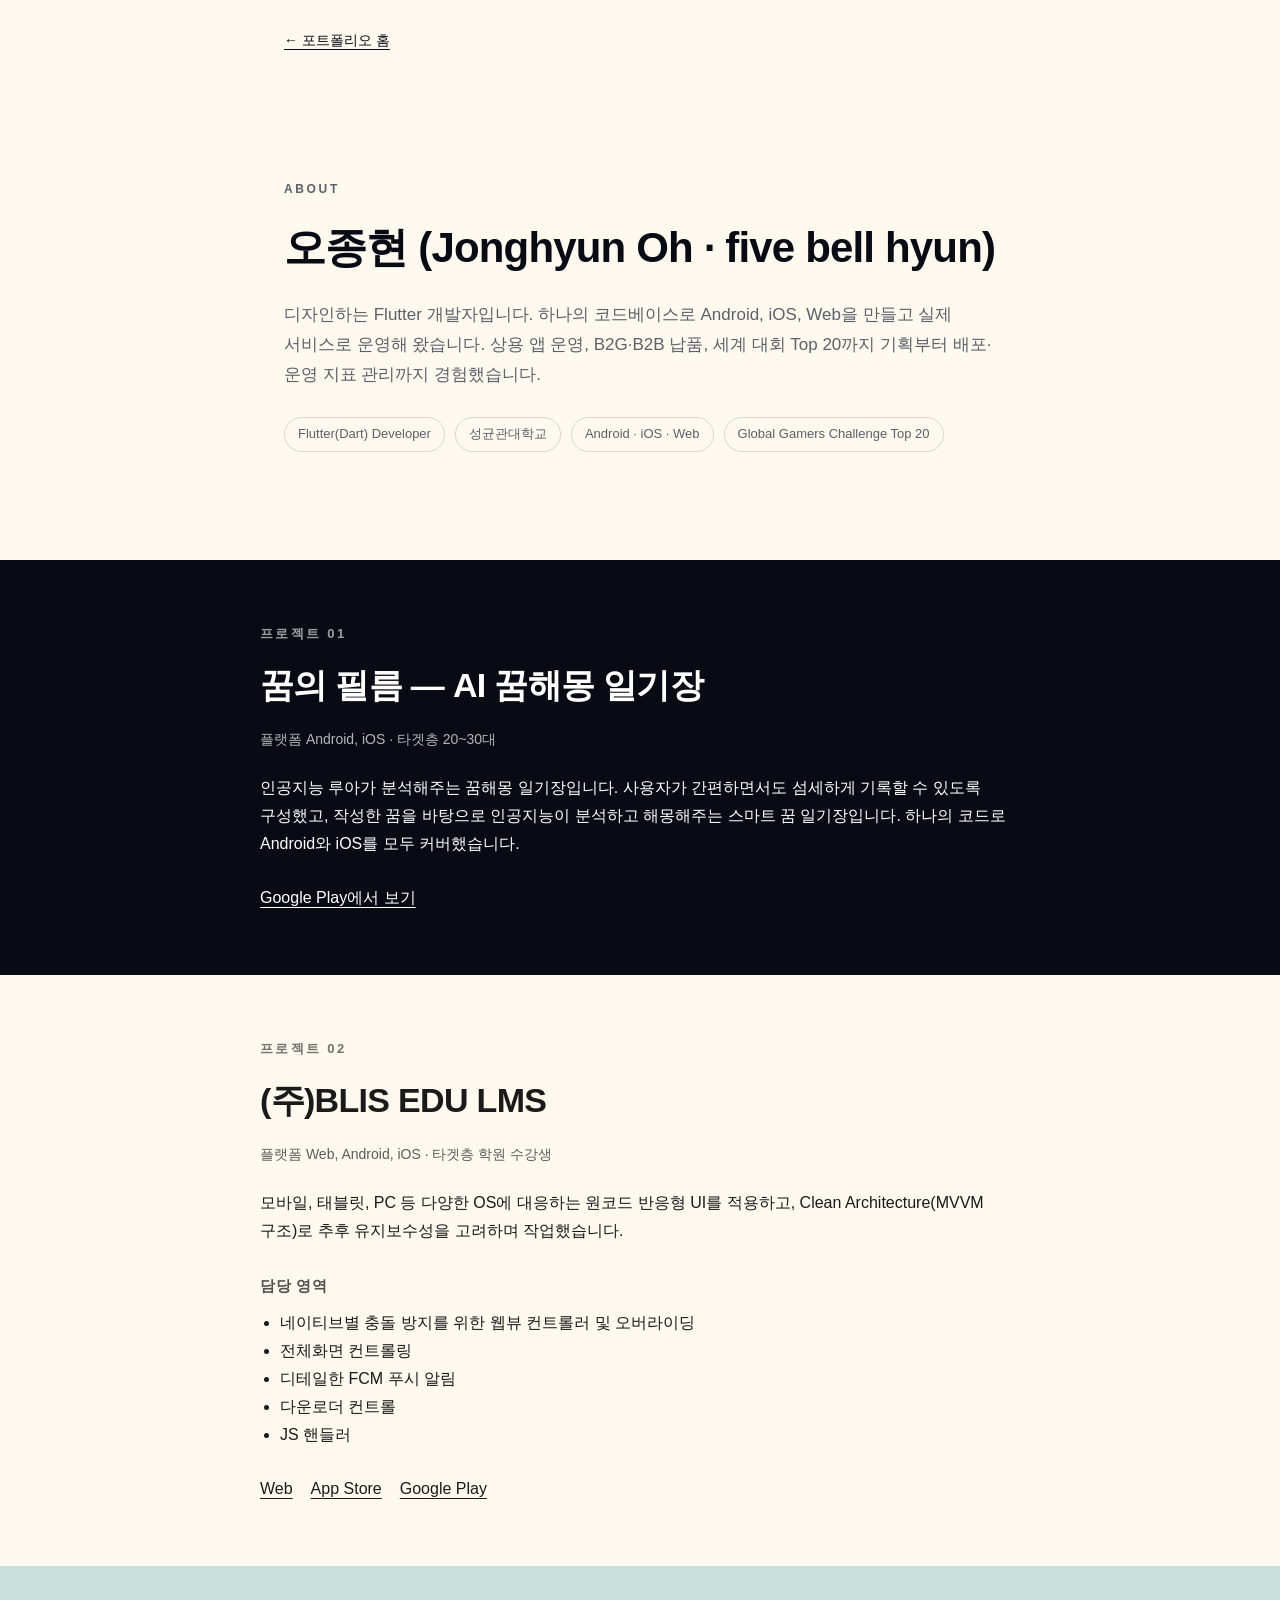
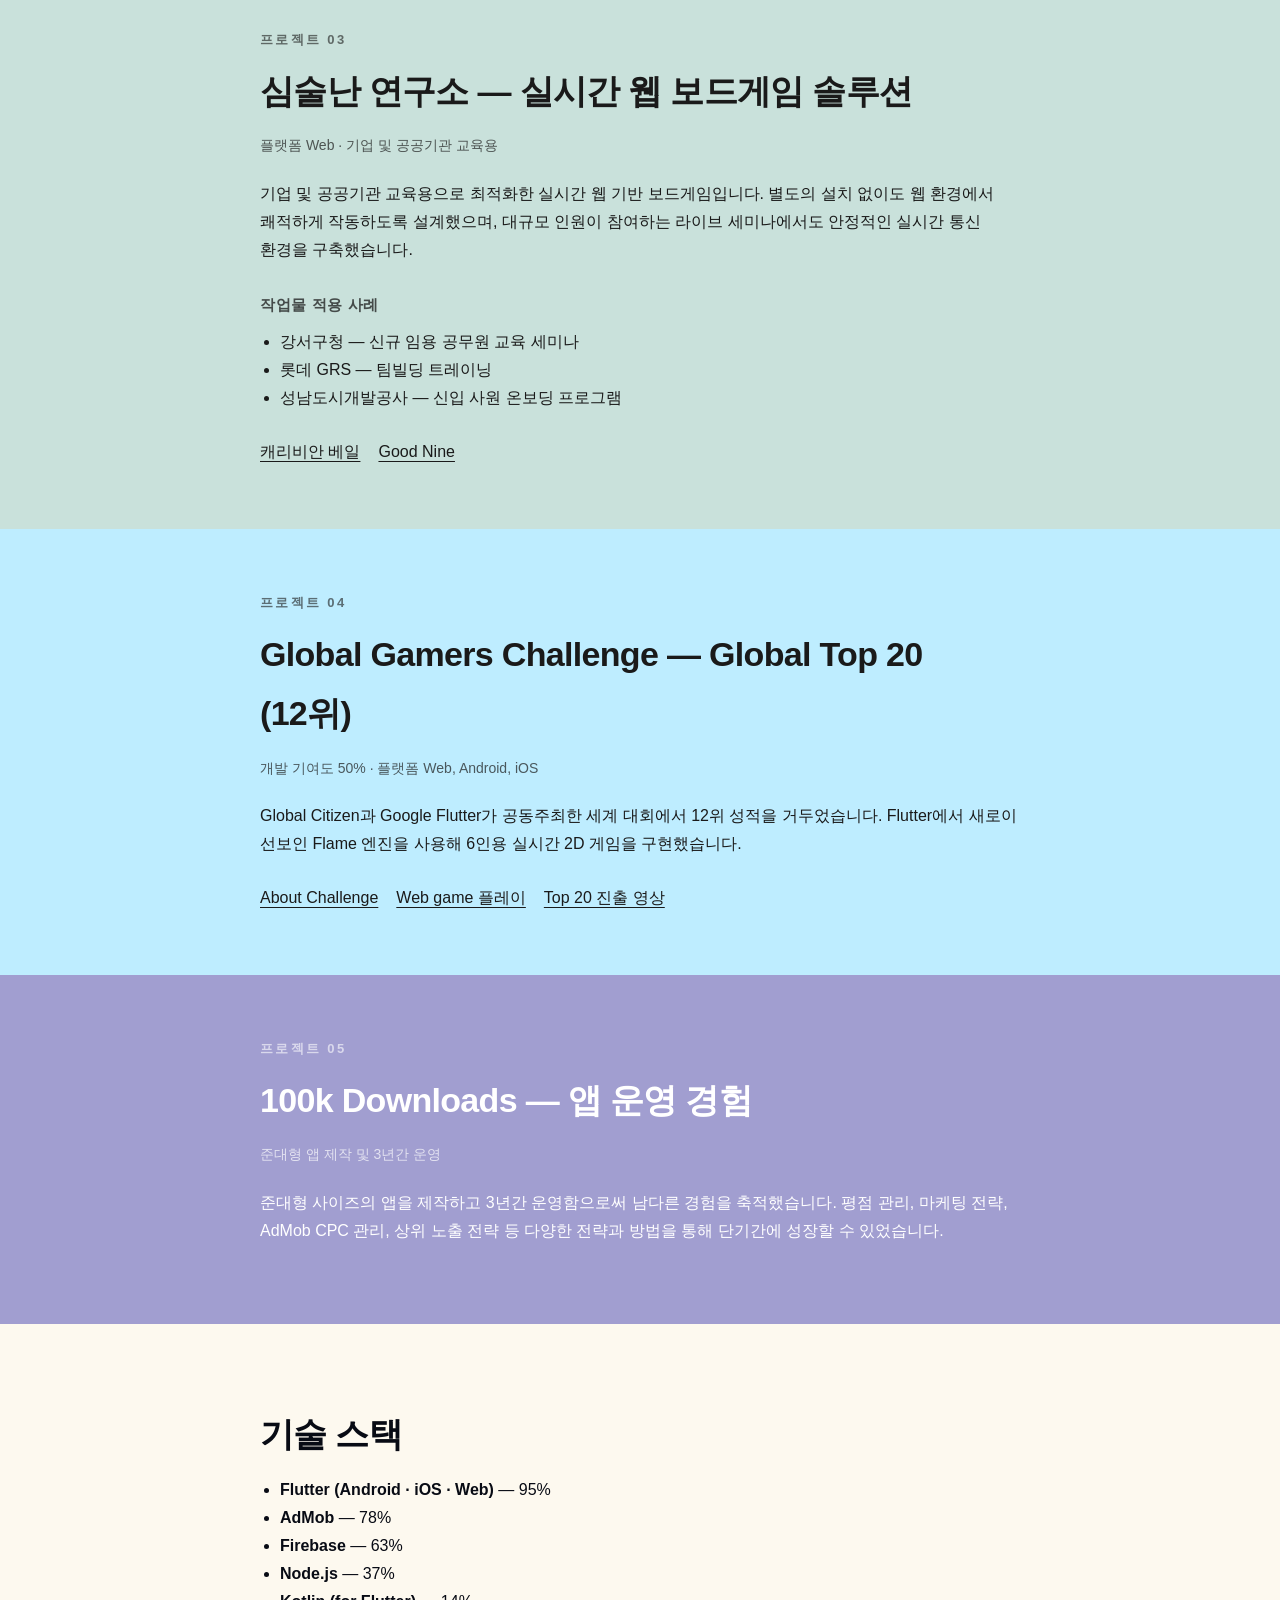
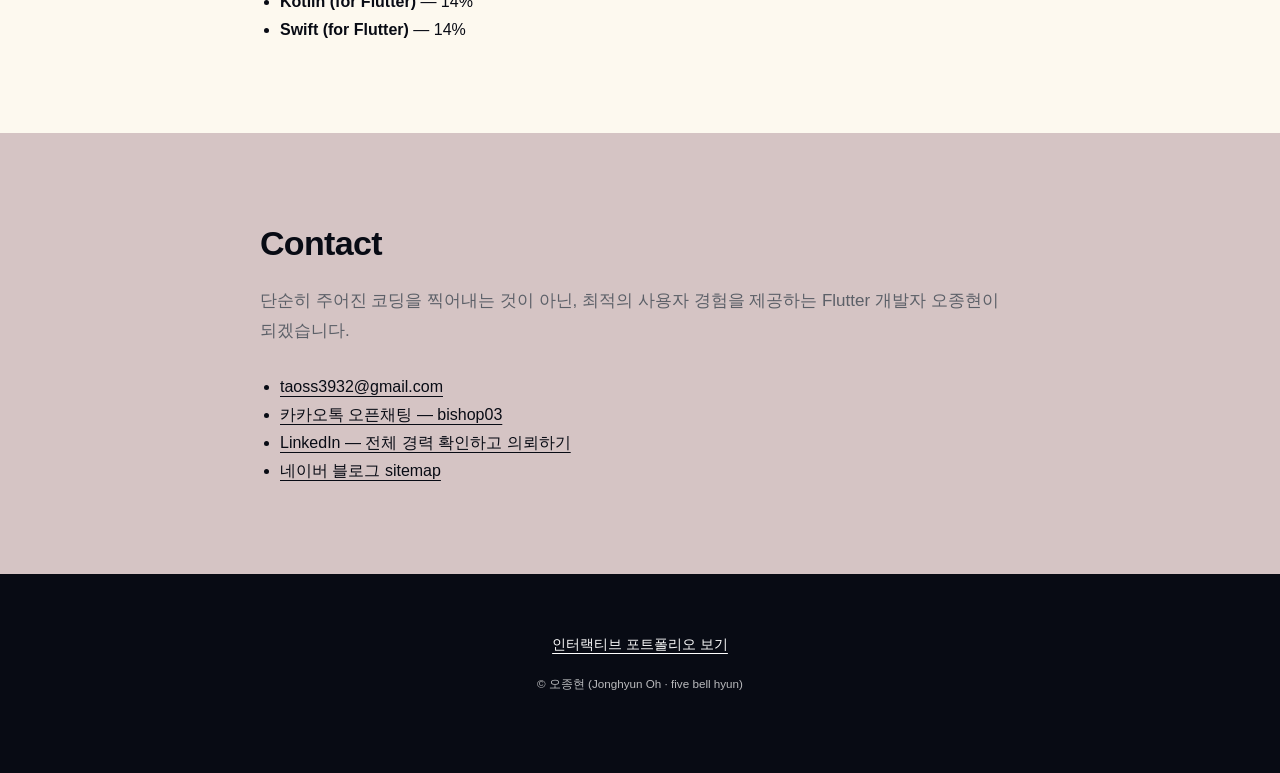
==== web/about.html @ 8c6a9d03 "fix: flutter wasm seo issue" ====
<!DOCTYPE html>
<html lang="ko">
<head>
  <meta charset="utf-8">
  <title>오종현 경력 및 프로젝트 전체 | Flutter 개발자 (five bell hyun)</title>
  <meta name="description" content="Flutter 개발자 오종현(five bell hyun)의 경력, 프로젝트, 기술 스택 전체 정리. 꿈의 필름, BLIS EDU LMS, 심술난 연구소, Global Gamers Challenge Top 20, 100k Downloads.">
  <meta name="viewport" content="width=device-width, initial-scale=1.0">
  <link rel="canonical" href="https://fivebellhyun.web.app/about.html">
  <meta name="robots" content="index, follow, max-image-preview:large">

  <meta property="og:type" content="profile">
  <meta property="og:locale" content="ko_KR">
  <meta property="og:url" content="https://fivebellhyun.web.app/about.html">
  <meta property="og:title" content="오종현 경력 및 프로젝트 전체 | Flutter 개발자">
  <meta property="og:description" content="Flutter 개발자 오종현의 경력, 프로젝트, 기술 스택 전체 정리.">
  <meta property="og:image" content="https://fivebellhyun.web.app/icons/lcon.jpeg">

  <link rel="icon" href="favicon.ico" type="image/x-icon">
  <link rel="stylesheet" href="style.css">
  <style>
    /* 이 페이지는 Flutter 없이 정적 HTML만 사용합니다. */
    #seo .work { padding: 7vh 24px; }
    .backlink { display: block; max-width: 760px; margin: 0 auto; padding: 28px 24px 0; font-size: 14px; }
  </style>

  <script type="application/ld+json">
  {
    "@context": "https://schema.org",
    "@type": "ProfilePage",
    "url": "https://fivebellhyun.web.app/about.html",
    "inLanguage": "ko-KR",
    "mainEntity": {
      "@type": "Person",
      "name": "오종현",
      "alternateName": ["Jonghyun Oh", "five bell hyun"],
      "jobTitle": "Flutter Developer",
      "email": "mailto:taoss3932@gmail.com",
      "knowsAbout": ["Flutter", "Dart", "Firebase", "Android", "iOS", "Flutter Web", "AdMob", "Node.js"],
      "alumniOf": { "@type": "CollegeOrUniversity", "name": "성균관대학교" },
      "sameAs": [
        "https://www.linkedin.com/in/fivebellhyun",
        "https://m.blog.naver.com/fivebellhyun"
      ]
    }
  }
  </script>
</head>

<body>
  <div id="seo">
    <p class="backlink"><a href="/">← 포트폴리오 홈</a></p>

    <header class="hero">
      <p class="eyebrow">About</p>
      <h1>오종현 (Jonghyun Oh · five bell hyun)</h1>
      <p class="lede">
        디자인하는 Flutter 개발자입니다. 하나의 코드베이스로 Android, iOS, Web을 만들고
        실제 서비스로 운영해 왔습니다. 상용 앱 운영, B2G·B2B 납품, 세계 대회 Top 20까지
        기획부터 배포·운영 지표 관리까지 경험했습니다.
      </p>
      <ul class="meta">
        <li>Flutter(Dart) Developer</li>
        <li>성균관대학교</li>
        <li>Android · iOS · Web</li>
        <li>Global Gamers Challenge Top 20</li>
      </ul>
    </header>

    <main>
      <section class="work" style="--tone:#080B14;--on-tone:#ffffff">
        <p class="num">프로젝트 01</p>
        <h2>꿈의 필름 — AI 꿈해몽 일기장</h2>
        <p class="spec">플랫폼 Android, iOS · 타겟층 20~30대</p>
        <p>
          인공지능 루아가 분석해주는 꿈해몽 일기장입니다. 사용자가 간편하면서도 섬세하게
          기록할 수 있도록 구성했고, 작성한 꿈을 바탕으로 인공지능이 분석하고 해몽해주는
          스마트 꿈 일기장입니다. 하나의 코드로 Android와 iOS를 모두 커버했습니다.
        </p>
        <p class="links">
          <a href="https://play.google.com/store/apps/details?id=com.appybuilder.taoss3932.earnmoney" rel="noopener">Google Play에서 보기</a>
        </p>
      </section>

      <section class="work" style="--tone:#FDF9EF;--on-tone:#1a1a1a">
        <p class="num">프로젝트 02</p>
        <h2>(주)BLIS EDU LMS</h2>
        <p class="spec">플랫폼 Web, Android, iOS · 타겟층 학원 수강생</p>
        <p>
          모바일, 태블릿, PC 등 다양한 OS에 대응하는 원코드 반응형 UI를 적용하고,
          Clean Architecture(MVVM 구조)로 추후 유지보수성을 고려하며 작업했습니다.
        </p>
        <h3>담당 영역</h3>
        <ul>
          <li>네이티브별 충돌 방지를 위한 웹뷰 컨트롤러 및 오버라이딩</li>
          <li>전체화면 컨트롤링</li>
          <li>디테일한 FCM 푸시 알림</li>
          <li>다운로더 컨트롤</li>
          <li>JS 핸들러</li>
        </ul>
        <p class="links">
          <a href="https://lms.blisedu.co.kr/" rel="noopener">Web</a>
          <a href="https://apps.apple.com/it/app/blis-%ED%8E%B8%EC%9E%85-lms/id6739446411" rel="noopener">App Store</a>
          <a href="https://play.google.com/store/apps/details?id=com.blisedu.lms" rel="noopener">Google Play</a>
        </p>
      </section>

      <section class="work" style="--tone:#C9E1DB;--on-tone:#1a1a1a">
        <p class="num">프로젝트 03</p>
        <h2>심술난 연구소 — 실시간 웹 보드게임 솔루션</h2>
        <p class="spec">플랫폼 Web · 기업 및 공공기관 교육용</p>
        <p>
          기업 및 공공기관 교육용으로 최적화한 실시간 웹 기반 보드게임입니다.
          별도의 설치 없이도 웹 환경에서 쾌적하게 작동하도록 설계했으며,
          대규모 인원이 참여하는 라이브 세미나에서도 안정적인 실시간 통신 환경을 구축했습니다.
        </p>
        <h3>작업물 적용 사례</h3>
        <ul>
          <li>강서구청 — 신규 임용 공무원 교육 세미나</li>
          <li>롯데 GRS — 팀빌딩 트레이닝</li>
          <li>성남도시개발공사 — 신입 사원 온보딩 프로그램</li>
        </ul>
        <p class="links">
          <a href="https://caribbean-veil.web.app/" rel="noopener">캐리비안 베일</a>
          <a href="https://good-nine.web.app/" rel="noopener">Good Nine</a>
        </p>
      </section>

      <section class="work" style="--tone:#BEEDFF;--on-tone:#1a1a1a">
        <p class="num">프로젝트 04</p>
        <h2>Global Gamers Challenge — Global Top 20 (12위)</h2>
        <p class="spec">개발 기여도 50% · 플랫폼 Web, Android, iOS</p>
        <p>
          Global Citizen과 Google Flutter가 공동주최한 세계 대회에서 12위 성적을 거두었습니다.
          Flutter에서 새로이 선보인 Flame 엔진을 사용해 6인용 실시간 2D 게임을 구현했습니다.
        </p>
        <p class="links">
          <a href="https://globalgamers.devpost.com/" rel="noopener">About Challenge</a>
          <a href="https://sinkingus.web.app/" rel="noopener">Web game 플레이</a>
          <a href="https://youtu.be/AqCMFhb2wrA?si=AEwFLFPNjkJUFFo3&amp;t=110" rel="noopener">Top 20 진출 영상</a>
        </p>
      </section>

      <section class="work" style="--tone:#A19ED0;--on-tone:#ffffff">
        <p class="num">프로젝트 05</p>
        <h2>100k Downloads — 앱 운영 경험</h2>
        <p class="spec">준대형 앱 제작 및 3년간 운영</p>
        <p>
          준대형 사이즈의 앱을 제작하고 3년간 운영함으로써 남다른 경험을 축적했습니다.
          평점 관리, 마케팅 전략, AdMob CPC 관리, 상위 노출 전략 등 다양한 전략과 방법을 통해
          단기간에 성장할 수 있었습니다.
        </p>
      </section>

      <section class="skills">
        <h2>기술 스택</h2>
        <ul>
          <li><strong>Flutter (Android · iOS · Web)</strong> — 95%</li>
          <li><strong>AdMob</strong> — 78%</li>
          <li><strong>Firebase</strong> — 63%</li>
          <li><strong>Node.js</strong> — 37%</li>
          <li><strong>Kotlin (for Flutter)</strong> — 14%</li>
          <li><strong>Swift (for Flutter)</strong> — 14%</li>
        </ul>
      </section>

      <section class="contact">
        <h2>Contact</h2>
        <p class="lede">
          단순히 주어진 코딩을 찍어내는 것이 아닌, 최적의 사용자 경험을 제공하는
          Flutter 개발자 오종현이 되겠습니다.
        </p>
        <ul>
          <li><a href="mailto:taoss3932@gmail.com">taoss3932@gmail.com</a></li>
          <li><a href="https://open.kakao.com/o/sOQutMId" rel="noopener">카카오톡 오픈채팅 — bishop03</a></li>
          <li><a href="https://www.linkedin.com/in/fivebellhyun" rel="noopener">LinkedIn — 전체 경력 확인하고 의뢰하기</a></li>
          <li><a href="https://m.blog.naver.com/fivebellhyun/224365627820" rel="noopener">네이버 블로그 sitemap</a></li>
        </ul>
      </section>
    </main>

    <footer>
      <p><a href="/">인터랙티브 포트폴리오 보기</a></p>
      <p><small>© 오종현 (Jonghyun Oh · five bell hyun)</small></p>
    </footer>
  </div>
</body>
</html>
---- web/style.css ----
/* ============================================================
   문서 구조
     #loader       100svh 전체 화면 로딩 화면 (문서 흐름)
     #seo          색인용 정적 콘텐츠 — 스크롤하면 나옴, 항상 DOM에 남음
     #flutter-app  position:fixed, z-index 10 — Flutter 마운트 호스트

   로딩 중에는 body가 정상적으로 스크롤되므로 로딩 화면 아래의
   텍스트 사이트에 실제로 도달할 수 있습니다.

   Flutter 첫 프레임이 그려지면 Dart(AppBootstrapper)가 body 에
   .flutter-ready 를 붙입니다. 그때 스크롤이 잠기고 로더가 숨겨집니다.
   #flutter-app 이 z-index 10 으로 위에 있으므로 로더는 이미 가려진 상태입니다.
   ============================================================ */

:root {
  --ink: #080B14;
  --cream: #FDF9EF;
  --line: rgba(8, 11, 20, 0.14);
  --muted: #5c6068;
  --accent-a: #FF4081;
  --accent-b: #536DFE;
  --font: -apple-system, BlinkMacSystemFont, "Apple SD Gothic Neo", "Pretendard",
          "Noto Sans KR", "Malgun Gothic", "맑은 고딕", sans-serif;
}

* { box-sizing: border-box; }

html, body {
  margin: 0;
  padding: 0;
  background: var(--cream);
}

/* Flutter가 화면을 넘겨받은 뒤에만 스크롤을 잠근다.
   그 전에는 정적 콘텐츠를 실제로 읽고 스크롤할 수 있다. */
body.flutter-ready { overflow: hidden; }

/* ---------- 정적 콘텐츠 ---------- */

#seo {
  position: relative;
  z-index: 1;
  font-family: var(--font);
  color: var(--ink);
  line-height: 1.75;
  -webkit-text-size-adjust: 100%;
}

#seo .hero {
  max-width: 760px;
  margin: 0 auto;
  padding: 14vh 24px 12vh;
}

#seo .eyebrow {
  margin: 0 auto 20px;
  font-size: 12px;
  font-weight: 700;
  letter-spacing: 0.22em;
  text-transform: uppercase;
  color: var(--muted);
}

#seo h1 {
  margin: 0 auto 24px;
  font-size: clamp(26px, 4.4vw, 42px);
  font-weight: 800;
  line-height: 1.35;
  letter-spacing: -0.02em;
  word-break: keep-all;
}

#seo .lede {
  margin: 0 auto 28px;
  font-size: 17px;
  color: var(--muted);
  word-break: keep-all;
}

#seo .meta {
  display: flex;
  flex-wrap: wrap;
  gap: 8px 10px;
  margin: 0 auto;
  padding: 0;
  list-style: none;
}

#seo .meta li {
  padding: 5px 13px;
  border: 1px solid var(--line);
  border-radius: 999px;
  font-size: 13px;
  color: var(--muted);
}

#seo .work {
  background: var(--tone);
  color: var(--on-tone);
  padding: 9vh 24px;
}

#seo .work > *,
#seo .skills > *,
#seo .contact > * {
  max-width: 760px;
  margin-left: auto;
  margin-right: auto;
}

#seo .num {
  margin: 0 auto 10px;
  font-size: 13px;
  font-weight: 700;
  letter-spacing: 0.18em;
  opacity: 0.6;
}

#seo h2 {
  margin: 0 auto 12px;
  font-size: clamp(24px, 3.6vw, 34px);
  font-weight: 800;
  letter-spacing: -0.02em;
  word-break: keep-all;
}

#seo h3 {
  margin: 28px auto 10px;
  font-size: 15px;
  font-weight: 700;
  letter-spacing: 0.04em;
  opacity: 0.75;
}

#seo .spec {
  margin: 0 auto 22px;
  font-size: 14px;
  opacity: 0.7;
}

#seo p { word-break: keep-all; }

#seo ul:not(.meta):not(.links) {
  margin: 0 auto 8px;
  padding-left: 20px;
}

#seo .links {
  display: flex;
  flex-wrap: wrap;
  gap: 10px 18px;
  margin: 26px auto 0;
}

#seo a {
  color: inherit;
  text-underline-offset: 4px;
  text-decoration-thickness: 1px;
}

#seo a:hover { text-decoration-thickness: 2px; }

#seo .skills,
#seo .contact {
  padding: 9vh 24px;
  background: var(--cream);
}

#seo .contact { background: #D5C4C4; }

#seo .skills ul,
#seo .contact ul {
  padding-left: 20px;
}

#seo footer {
  padding: 44px 24px 64px;
  background: var(--ink);
  color: rgba(255, 255, 255, 0.72);
  text-align: center;
  font-family: var(--font);
  font-size: 14px;
}

#seo footer a { color: #fff; }

/* ---------- Flutter 호스트 ---------- */

#flutter-app {
  position: fixed;
  inset: 0;
  z-index: 10;
  /* 비어 있는 동안에는 아래 정적 콘텐츠를 클릭/스크롤할 수 있게 통과시키고,
     Flutter가 자식을 삽입하면 그 자식이 이벤트를 받는다. */
  pointer-events: none;
}

#flutter-app > * { pointer-events: auto; }

/* ---------- 전체 화면 로딩 화면 ---------- */

#loader {
  position: relative;
  z-index: 5;
  min-height: 100vh;
  min-height: 100svh;
  display: flex;
  flex-direction: column;
  align-items: center;
  justify-content: center;
  gap: 24px;
  padding: 32px 24px calc(40px + env(safe-area-inset-bottom));
  background: var(--cream);
  font-family: var(--font);
  text-align: center;
}

.loader-inner {
  display: flex;
  flex-direction: column;
  align-items: center;
  gap: 34px;
  margin: auto;
}

.loader-cube {
  width: 30px;
  height: 30px;
  border-radius: 4px;
  background: var(--accent-b);
  animation: jump 0.6s linear infinite;
}

.loader-text {
  margin: 0;
  font-size: 15px;
  font-weight: 600;
  letter-spacing: -0.01em;
  color: var(--muted);
}

.loader-scroll {
  display: flex;
  flex-direction: column;
  align-items: center;
  gap: 6px;
  margin: 0;
  font-size: 12px;
  letter-spacing: 0.02em;
  color: var(--muted);
  opacity: 0.62;
  animation: nudge 2.2s ease-in-out infinite;
}

body.flutter-ready #loader { visibility: hidden; }
/* 가려진 뒤에도 애니메이션이 계속 도는 것 막기. */
body.flutter-ready #loader * { animation: none; }

@keyframes jump {
  25%  { transform: translateY(-9px) rotate(22.5deg); }
  50%  { transform: translateY(0) scale(1, 0.92) rotate(45deg); border-bottom-right-radius: 22px; }
  75%  { transform: translateY(-9px) rotate(67.5deg); }
  100% { transform: translateY(0) rotate(90deg); }
}

@keyframes nudge {
  0%, 100% { transform: translateY(0); }
  50%      { transform: translateY(5px); }
}

@media (prefers-reduced-motion: reduce) {
  .loader-cube,
  .loader-scroll { animation: none; }
  * { scroll-behavior: auto !important; }
}

:focus-visible { outline: 2px solid var(--accent-b); outline-offset: 2px; }
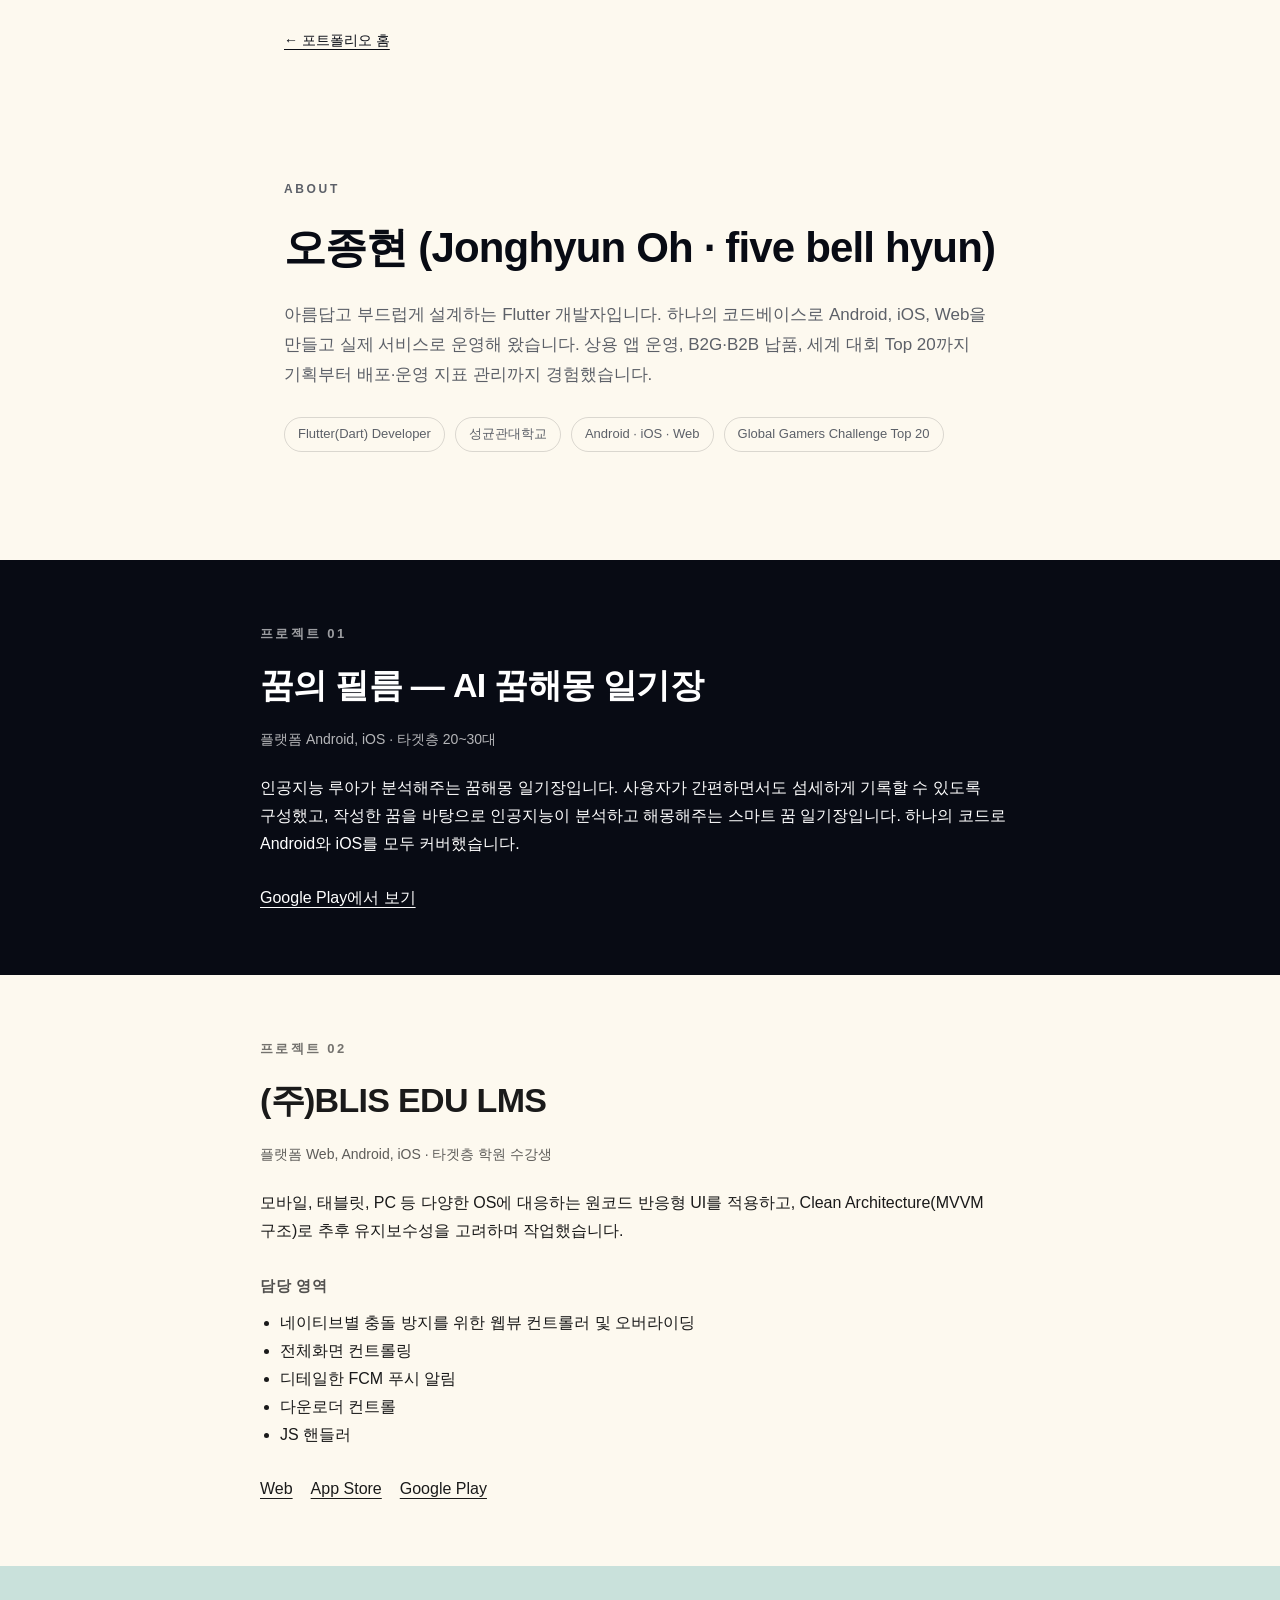
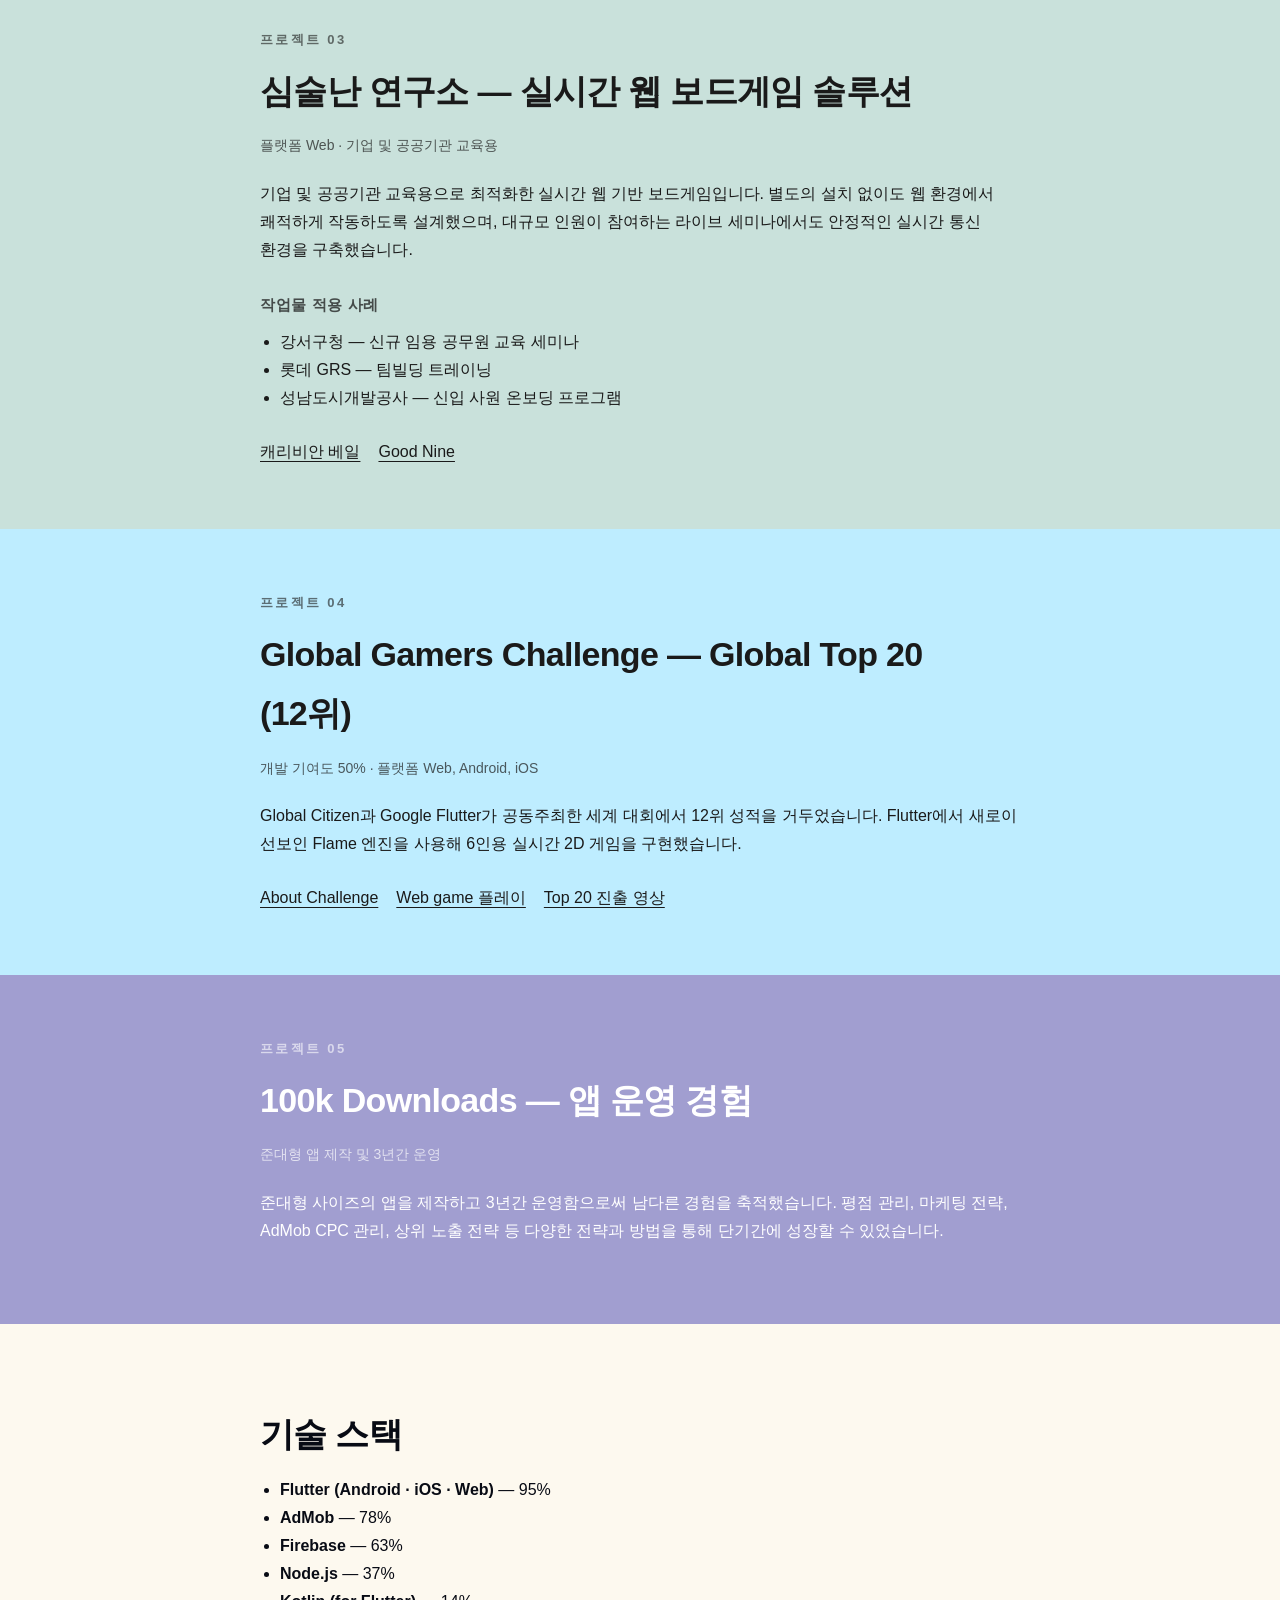
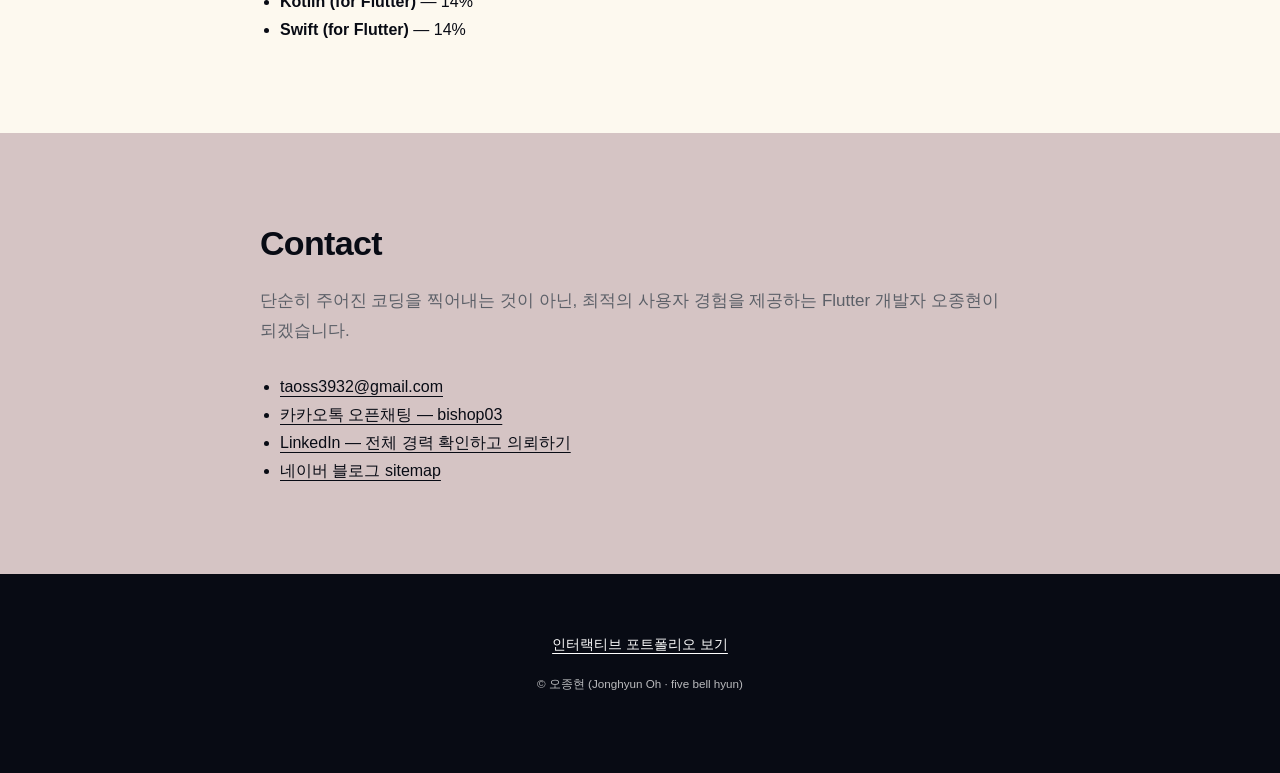
==== commit be141fa9: "fix: pc mouse scroll rollback issue" ====
--- a/web/about.html
+++ b/web/about.html
@@ -54,7 +54,7 @@
       <p class="eyebrow">About</p>
       <h1>오종현 (Jonghyun Oh · five bell hyun)</h1>
       <p class="lede">
-        디자인하는 Flutter 개발자입니다. 하나의 코드베이스로 Android, iOS, Web을 만들고
+        아름답고 부드럽게 설계하는 Flutter 개발자입니다. 하나의 코드베이스로 Android, iOS, Web을 만들고
         실제 서비스로 운영해 왔습니다. 상용 앱 운영, B2G·B2B 납품, 세계 대회 Top 20까지
         기획부터 배포·운영 지표 관리까지 경험했습니다.
       </p>
